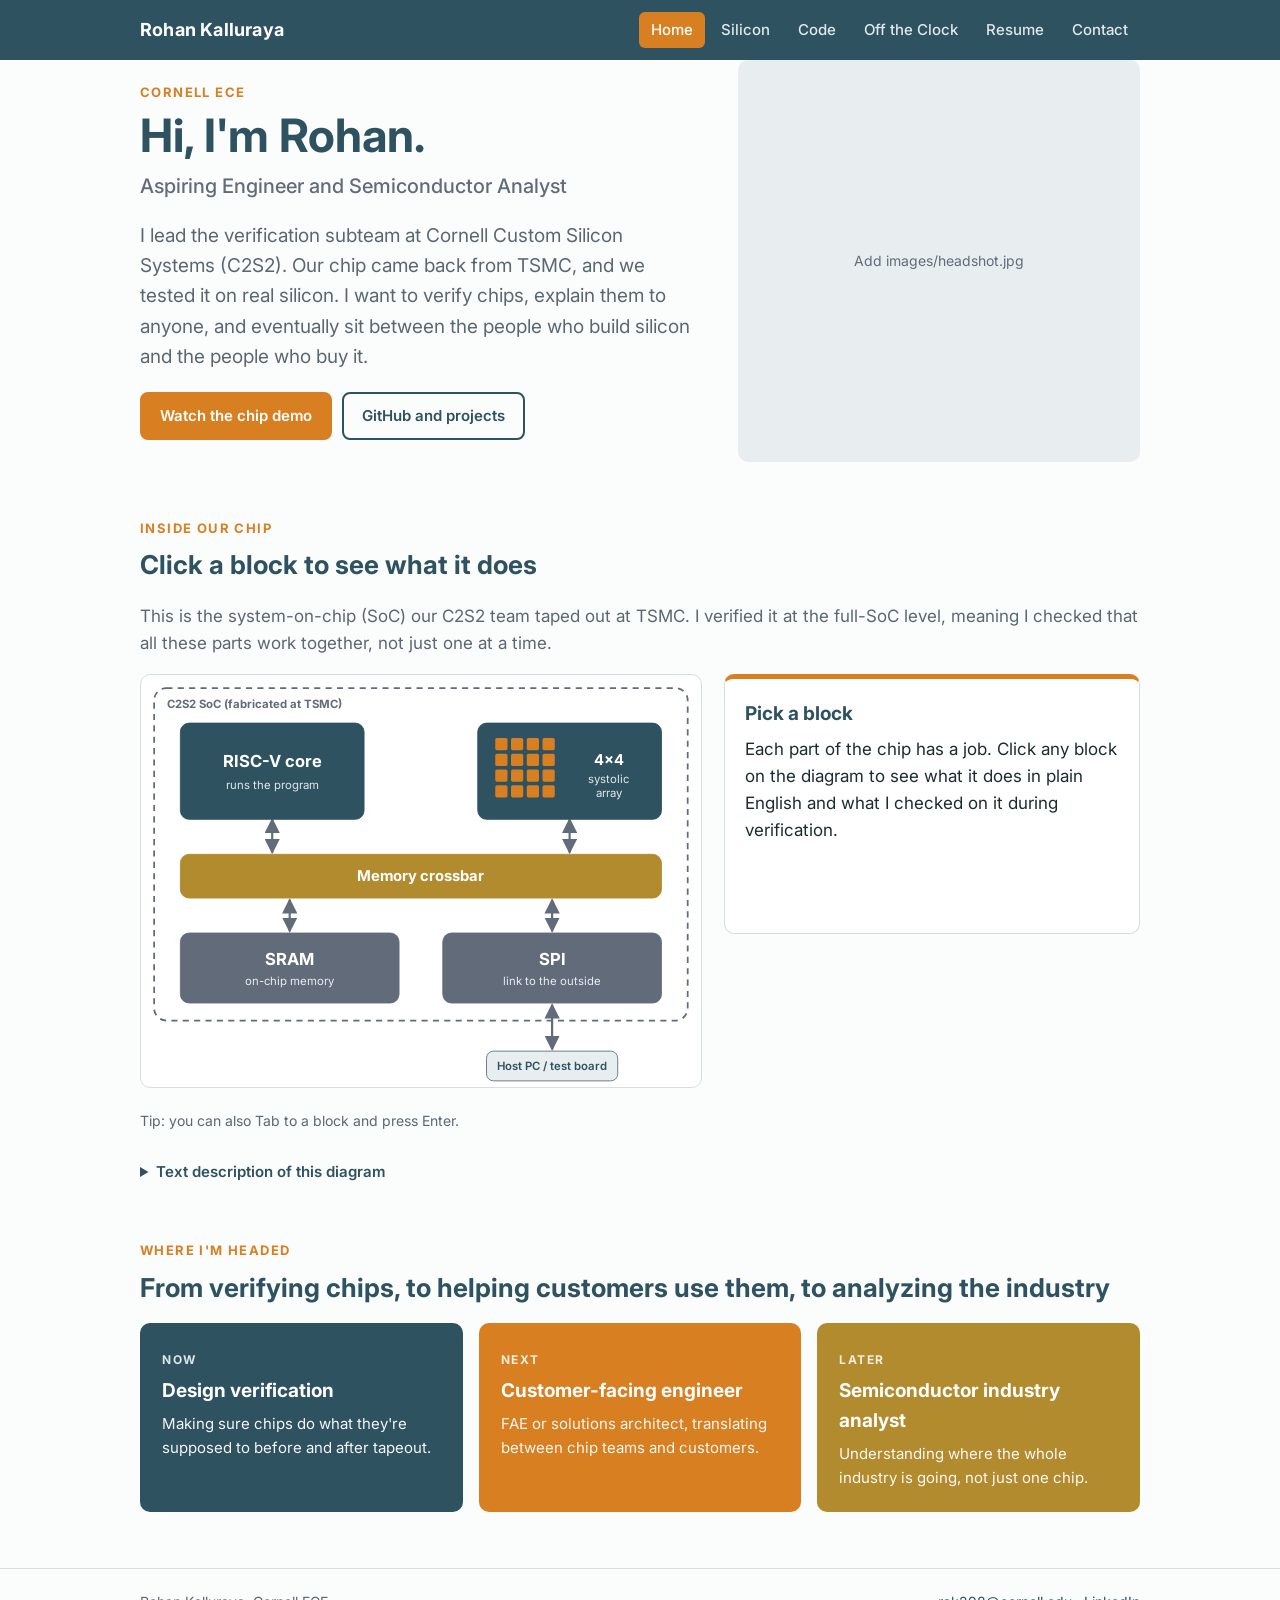
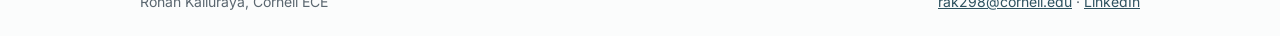
==== index.html @ 7b27a9f6 "Add files via upload" ====
<!doctype html>
<html lang="en">
<head>
  <meta charset="utf-8">
  <meta name="viewport" content="width=device-width, initial-scale=1">
  <title>Rohan Kalluraya</title>
  <meta name="description" content="Rohan Kalluraya, Cornell ECE. Design verification on a chip taped out at TSMC.">
  <link rel="preconnect" href="https://fonts.googleapis.com">
  <link href="https://fonts.googleapis.com/css2?family=Inter:wght@400;500;600;700&display=swap" rel="stylesheet">
  <link rel="stylesheet" href="style.css">
</head>
<body>
  <header class="site-header">
    <div class="wrap">
      <a class="brand" href="index.html">Rohan Kalluraya</a>
      <nav aria-label="Main">
        <ul class="nav">
          <li><a href="index.html">Home</a></li>
          <li><a href="silicon.html">Silicon</a></li>
          <li><a href="code.html">Code</a></li>
          <li><a href="off-the-clock.html">Off the Clock</a></li>
          <li><a href="resume.html">Resume</a></li>
          <li><a href="contact.html">Contact</a></li>
        </ul>
      </nav>
    </div>
  </header>

  <main class="wrap">
    <!-- Hero -->
    <section class="hero">
      <div>
        <p class="kicker">Cornell ECE</p>
        <h1>Hi, I'm Rohan.</h1>
        <p class="tagline">Aspiring Engineer and Semiconductor Analyst</p>
        <p class="lead">I lead the verification subteam at Cornell Custom Silicon Systems (C2S2). Our chip came back from TSMC, and we tested it on real silicon. I want to verify chips, explain them to anyone, and eventually sit between the people who build silicon and the people who buy it.</p>
        <div class="btns">
          <a class="btn primary" href="silicon.html#demo">Watch the chip demo</a>
          <a class="btn" href="code.html">GitHub and projects</a>
        </div>
      </div>
      <!-- Headshot = "demand" image: frontal, eye level -->
      <figure class="photo headshot" data-label="Add images/headshot.jpg">
        <img src="images/headshot.jpg" alt="Headshot of Rohan Kalluraya smiling, in a dark blazer">
      </figure>
    </section>

    <!-- Interactive SoC infographic -->
    <section id="soc">
      <p class="kicker">Inside our chip</p>
      <h2>Click a block to see what it does</h2>
      <p class="muted">This is the system-on-chip (SoC) our C2S2 team taped out at TSMC. I verified it at the full-SoC level, meaning I checked that all these parts work together, not just one at a time.</p>

      <div class="soc">
        <div>
          <svg id="soc-svg" viewBox="0 0 640 470" role="group" aria-labelledby="soc-title soc-desc">
            <title id="soc-title">Block diagram of the C2S2 system-on-chip</title>
            <desc id="soc-desc">A RISC-V core and a 4x4 systolic array sit at the top. Both connect down to a memory crossbar, which connects to on-chip SRAM. An SPI interface also connects to the crossbar and links the chip to a host computer off-chip.</desc>

            <defs>
              <marker id="arr" viewBox="0 0 10 10" refX="9" refY="5" markerWidth="7" markerHeight="7" orient="auto-start-reverse">
                <path d="M0 0 L10 5 L0 10 z" fill="#626b7a"/>
              </marker>
            </defs>

            <!-- Chip boundary -->
            <rect x="15" y="15" width="610" height="380" rx="14" fill="none" stroke="#626b7a" stroke-width="2" stroke-dasharray="7 6"/>
            <text x="30" y="38" font-size="13" font-weight="700" fill="#626b7a" font-family="Inter, sans-serif">C2S2 SoC (fabricated at TSMC)</text>

            <!-- Wires -->
            <g stroke="#626b7a" stroke-width="2.5" fill="none">
              <line x1="150" y1="165" x2="150" y2="203" marker-start="url(#arr)" marker-end="url(#arr)"/>
              <line x1="490" y1="165" x2="490" y2="203" marker-start="url(#arr)" marker-end="url(#arr)"/>
              <line x1="170" y1="257" x2="170" y2="293" marker-start="url(#arr)" marker-end="url(#arr)"/>
              <line x1="470" y1="257" x2="470" y2="293" marker-start="url(#arr)" marker-end="url(#arr)"/>
              <line x1="470" y1="377" x2="470" y2="428" marker-start="url(#arr)" marker-end="url(#arr)"/>
            </g>

            <g font-family="Inter, sans-serif" text-anchor="middle">
              <!-- RISC-V core -->
              <g class="blk" data-id="core" tabindex="0" role="button" aria-label="RISC-V core">
                <rect class="body" x="45" y="55" width="210" height="110" rx="10" fill="#2e5260" stroke="#2e5260"/>
                <text x="150" y="105" font-size="19" font-weight="700" fill="#fff">RISC-V core</text>
                <text x="150" y="130" font-size="13" fill="#dfe8ec">runs the program</text>
              </g>

              <!-- Systolic array -->
              <g class="blk" data-id="array" tabindex="0" role="button" aria-label="4 by 4 systolic array">
                <rect class="body" x="385" y="55" width="210" height="110" rx="10" fill="#2e5260" stroke="#2e5260"/>
                <g fill="#d87f22">
                  <rect class="pe" x="405" y="72" width="14" height="14" rx="2"/><rect class="pe" x="423" y="72" width="14" height="14" rx="2"/><rect class="pe" x="441" y="72" width="14" height="14" rx="2"/><rect class="pe" x="459" y="72" width="14" height="14" rx="2"/>
                  <rect class="pe" x="405" y="90" width="14" height="14" rx="2"/><rect class="pe" x="423" y="90" width="14" height="14" rx="2"/><rect class="pe" x="441" y="90" width="14" height="14" rx="2"/><rect class="pe" x="459" y="90" width="14" height="14" rx="2"/>
                  <rect class="pe" x="405" y="108" width="14" height="14" rx="2"/><rect class="pe" x="423" y="108" width="14" height="14" rx="2"/><rect class="pe" x="441" y="108" width="14" height="14" rx="2"/><rect class="pe" x="459" y="108" width="14" height="14" rx="2"/>
                  <rect class="pe" x="405" y="126" width="14" height="14" rx="2"/><rect class="pe" x="423" y="126" width="14" height="14" rx="2"/><rect class="pe" x="441" y="126" width="14" height="14" rx="2"/><rect class="pe" x="459" y="126" width="14" height="14" rx="2"/>
                </g>
                <text x="535" y="103" font-size="17" font-weight="700" fill="#fff">4x4</text>
                <text x="535" y="123" font-size="13" fill="#dfe8ec">systolic</text>
                <text x="535" y="140" font-size="13" fill="#dfe8ec">array</text>
              </g>

              <!-- Crossbar -->
              <g class="blk" data-id="xbar" tabindex="0" role="button" aria-label="Memory crossbar">
                <rect class="body" x="45" y="205" width="550" height="50" rx="10" fill="#b38b2f" stroke="#b38b2f"/>
                <text x="320" y="236" font-size="17" font-weight="700" fill="#fff">Memory crossbar</text>
              </g>

              <!-- SRAM -->
              <g class="blk" data-id="sram" tabindex="0" role="button" aria-label="SRAM">
                <rect class="body" x="45" y="295" width="250" height="80" rx="10" fill="#626b7a" stroke="#626b7a"/>
                <text x="170" y="332" font-size="19" font-weight="700" fill="#fff">SRAM</text>
                <text x="170" y="354" font-size="13" fill="#e8edf0">on-chip memory</text>
              </g>

              <!-- SPI -->
              <g class="blk" data-id="spi" tabindex="0" role="button" aria-label="SPI interface">
                <rect class="body" x="345" y="295" width="250" height="80" rx="10" fill="#626b7a" stroke="#626b7a"/>
                <text x="470" y="332" font-size="19" font-weight="700" fill="#fff">SPI</text>
                <text x="470" y="354" font-size="13" fill="#e8edf0">link to the outside</text>
              </g>

              <!-- Off-chip host -->
              <rect x="395" y="430" width="150" height="34" rx="8" fill="#e8edf0" stroke="#626b7a"/>
              <text x="470" y="452" font-size="13" font-weight="600" fill="#2e5260">Host PC / test board</text>
            </g>
          </svg>
          <p class="hint">Tip: you can also Tab to a block and press Enter.</p>
        </div>

        <div class="panel" id="soc-panel" aria-live="polite">
          <h3>Pick a block</h3>
          <p>Each part of the chip has a job. Click any block on the diagram to see what it does in plain English and what I checked on it during verification.</p>
        </div>
      </div>

      <details class="alt">
        <summary>Text description of this diagram</summary>
        <p>The chip has five main parts. At the top are a RISC-V core, which runs the program, and a 4x4 systolic array, a grid of 16 math units that does matrix multiplication for machine learning. Both connect down to a memory crossbar, a switch that lets them share memory. The crossbar connects to SRAM, the fast on-chip memory. An SPI interface also connects to the crossbar and links the chip to a host computer outside the chip, which is how we load programs and read results when testing the real silicon.</p>
      </details>
    </section>

    <!-- Career path (slide 5) -->
    <section>
      <p class="kicker">Where I'm headed</p>
      <h2>From verifying chips, to helping customers use them, to analyzing the industry</h2>
      <div class="path">
        <div class="step now"><span class="when">NOW</span><h3>Design verification</h3><p>Making sure chips do what they're supposed to before and after tapeout.</p></div>
        <div class="step next"><span class="when">NEXT</span><h3>Customer-facing engineer</h3><p>FAE or solutions architect, translating between chip teams and customers.</p></div>
        <div class="step later"><span class="when">LATER</span><h3>Semiconductor industry analyst</h3><p>Understanding where the whole industry is going, not just one chip.</p></div>
      </div>
    </section>
  </main>

  <footer>
    <div class="wrap">
      <span>Rohan Kalluraya, Cornell ECE</span>
      <span><a href="mailto:rak298@cornell.edu">rak298@cornell.edu</a> · <a href="https://www.linkedin.com/in/rohankall" target="_blank" rel="noopener">LinkedIn</a></span>
    </div>
  </footer>
  <script src="site.js"></script>
</body>
</html>
---- style.css ----
/* Colors pulled from my pitch deck so the site and slides feel like one brand */
:root {
  --teal: #2e5260;
  --orange: #d87f22;
  --gold: #b38b2f;
  --slate: #626b7a;
  --mist: #e8edf0;
  --ink: #1d2b31;
  --muted: #5b6770;
  --bg: #fbfcfc;
  --card: #ffffff;
  --line: #d6dee2;
  --radius: 10px;
  --max: 1040px;
}

* { box-sizing: border-box; }
html { scroll-behavior: smooth; }
body {
  margin: 0;
  background: var(--bg);
  color: var(--ink);
  font-family: "Inter", system-ui, -apple-system, "Segoe UI", Roboto, Arial, sans-serif;
  line-height: 1.6;
  font-size: 17px;
}
img, video, iframe { max-width: 100%; display: block; }
a { color: var(--teal); }
a:hover { color: var(--orange); }

.wrap { max-width: var(--max); margin: 0 auto; padding: 0 20px; }

/* ---------- Navbar ---------- */
.site-header {
  position: sticky; top: 0; z-index: 10;
  background: var(--teal);
  color: #fff;
}
.site-header .wrap {
  display: flex; align-items: center; justify-content: space-between;
  gap: 12px; flex-wrap: wrap; padding-top: 12px; padding-bottom: 12px;
}
.brand { color: #fff; text-decoration: none; font-weight: 700; font-size: 18px; letter-spacing: .2px; }
.brand:hover { color: #fff; }
.nav { display: flex; flex-wrap: wrap; gap: 4px; list-style: none; margin: 0; padding: 0; }
.nav a {
  display: block; padding: 6px 12px; border-radius: 6px;
  color: #dfe8ec; text-decoration: none; font-size: 15px; font-weight: 500;
}
.nav a:hover { background: rgba(255,255,255,.12); color: #fff; }
.nav a.active { background: var(--orange); color: #fff; }

/* ---------- Page sections ---------- */
main { padding: 48px 0 72px; }
section { margin-bottom: 56px; }
h1 { font-size: clamp(32px, 5vw, 46px); line-height: 1.15; margin: 0 0 8px; color: var(--teal); }
h2 { font-size: 26px; margin: 0 0 14px; color: var(--teal); }
h3 { font-size: 19px; margin: 0 0 6px; }
.kicker { text-transform: uppercase; letter-spacing: 1.4px; font-size: 13px; font-weight: 700; color: var(--orange); margin: 0 0 6px; }
.lead { font-size: 19px; color: var(--muted); max-width: 680px; }
.muted { color: var(--muted); }

/* ---------- Hero ---------- */
.hero { display: grid; grid-template-columns: 1.4fr 1fr; gap: 36px; align-items: center; }
.hero .tagline { font-size: 20px; color: var(--slate); margin: 0 0 18px; font-weight: 500; }
.btns { display: flex; flex-wrap: wrap; gap: 10px; margin-top: 18px; }
.btn {
  display: inline-block; padding: 10px 18px; border-radius: 8px; font-weight: 600;
  text-decoration: none; border: 2px solid var(--teal); color: var(--teal); font-size: 15px;
}
.btn.primary { background: var(--orange); border-color: var(--orange); color: #fff; }
.btn:hover { background: var(--teal); border-color: var(--teal); color: #fff; }

/* ---------- Photo placeholders (show a label until the real image is added) ---------- */
.photo {
  margin: 0; position: relative; border-radius: var(--radius); overflow: hidden;
  background: var(--mist); min-height: 200px;
  display: flex; align-items: center; justify-content: center;
}
.photo::before {
  content: attr(data-label); position: absolute; padding: 16px; text-align: center;
  color: var(--slate); font-size: 14px;
}
.photo img { position: relative; width: 100%; height: 100%; object-fit: cover; }
.photo.headshot { aspect-ratio: 1 / 1; }
.photo.wide { aspect-ratio: 16 / 9; }
.photo.tall { aspect-ratio: 4 / 3; }
figcaption { font-size: 14px; color: var(--muted); margin-top: 8px; }

/* ---------- Career path (from slide 5) ---------- */
.path { display: grid; grid-template-columns: repeat(3, 1fr); gap: 16px; }
.step { border-radius: var(--radius); padding: 22px; color: #fff; }
.step .when { font-size: 12px; letter-spacing: 1.5px; font-weight: 700; opacity: .85; }
.step h3 { margin-top: 4px; color: #fff; }
.step p { margin: 6px 0 0; font-size: 15px; opacity: .95; }
.step.now { background: var(--teal); }
.step.next { background: var(--orange); }
.step.later { background: var(--gold); }

/* ---------- Cards ---------- */
.grid-2 { display: grid; grid-template-columns: repeat(2, 1fr); gap: 18px; }
.grid-3 { display: grid; grid-template-columns: repeat(3, 1fr); gap: 18px; }
.card {
  background: var(--card); border: 1px solid var(--line); border-radius: var(--radius);
  padding: 22px; display: flex; flex-direction: column;
}
.card p { margin: 6px 0 12px; }
.card .links { margin-top: auto; display: flex; gap: 14px; flex-wrap: wrap; font-weight: 600; font-size: 15px; }
.tags { display: flex; flex-wrap: wrap; gap: 6px; margin: 4px 0 8px; }
.tag { background: var(--mist); color: var(--teal); font-size: 12px; font-weight: 600; padding: 3px 9px; border-radius: 999px; }
.status { font-size: 13px; font-weight: 600; color: var(--orange); }

/* ---------- Story steps (Silicon page) ---------- */
.story { counter-reset: s; list-style: none; padding: 0; margin: 0; display: grid; gap: 14px; }
.story li {
  counter-increment: s; background: var(--card); border: 1px solid var(--line);
  border-left: 5px solid var(--orange); border-radius: var(--radius); padding: 16px 18px 16px 58px; position: relative;
}
.story li::before {
  content: counter(s); position: absolute; left: 16px; top: 15px;
  width: 28px; height: 28px; border-radius: 50%; background: var(--teal); color: #fff;
  font-weight: 700; display: flex; align-items: center; justify-content: center; font-size: 14px;
}

/* ---------- Interactive SoC infographic ---------- */
.soc { display: grid; grid-template-columns: 1.35fr 1fr; gap: 22px; align-items: start; }
.soc svg { width: 100%; height: auto; background: var(--card); border: 1px solid var(--line); border-radius: var(--radius); }
.soc .blk { cursor: pointer; outline: none; }
.soc .blk rect.body { transition: fill .15s, stroke .15s; }
.soc .blk:hover rect.body, .soc .blk:focus rect.body { stroke: var(--orange); stroke-width: 3; }
.soc .blk.on rect.body { fill: var(--orange); stroke: var(--orange); }
.soc .blk.on text { fill: #fff; }
.soc .blk.on .pe { fill: #fff; opacity: .9; }
.panel {
  background: var(--card); border: 1px solid var(--line); border-top: 5px solid var(--orange);
  border-radius: var(--radius); padding: 20px; min-height: 260px;
}
.panel h3 { color: var(--teal); }
.panel .label { font-size: 12px; text-transform: uppercase; letter-spacing: 1.2px; font-weight: 700; color: var(--slate); margin: 14px 0 2px; }
.panel p { margin: 4px 0; }
.hint { font-size: 14px; color: var(--muted); }
details.alt { margin-top: 14px; font-size: 15px; }
details.alt summary { cursor: pointer; font-weight: 600; color: var(--teal); }

/* ---------- Video ---------- */
.video { border-radius: var(--radius); overflow: hidden; background: #000; aspect-ratio: 16 / 9; }
.video video, .video iframe { width: 100%; height: 100%; border: 0; }
details.transcript { margin-top: 12px; }
details.transcript summary { cursor: pointer; font-weight: 600; color: var(--teal); }

/* ---------- Resume ---------- */
.resume-frame { width: 100%; height: 1000px; border: 1px solid var(--line); border-radius: var(--radius); background: #fff; }

/* ---------- Contact ---------- */
.contact-list { list-style: none; padding: 0; margin: 0; display: grid; gap: 12px; }
.contact-list li { background: var(--card); border: 1px solid var(--line); border-radius: var(--radius); padding: 16px 20px; }
.contact-list .k { display: block; font-size: 12px; text-transform: uppercase; letter-spacing: 1.2px; color: var(--slate); font-weight: 700; }

/* ---------- Footer ---------- */
footer { border-top: 1px solid var(--line); padding: 22px 0; font-size: 14px; color: var(--muted); }
footer .wrap { display: flex; justify-content: space-between; flex-wrap: wrap; gap: 10px; }

/* ---------- Mobile ---------- */
@media (max-width: 820px) {
  .hero, .soc, .grid-2, .grid-3, .path { grid-template-columns: 1fr; }
  .resume-frame { height: 700px; }
  main { padding-top: 32px; }
}
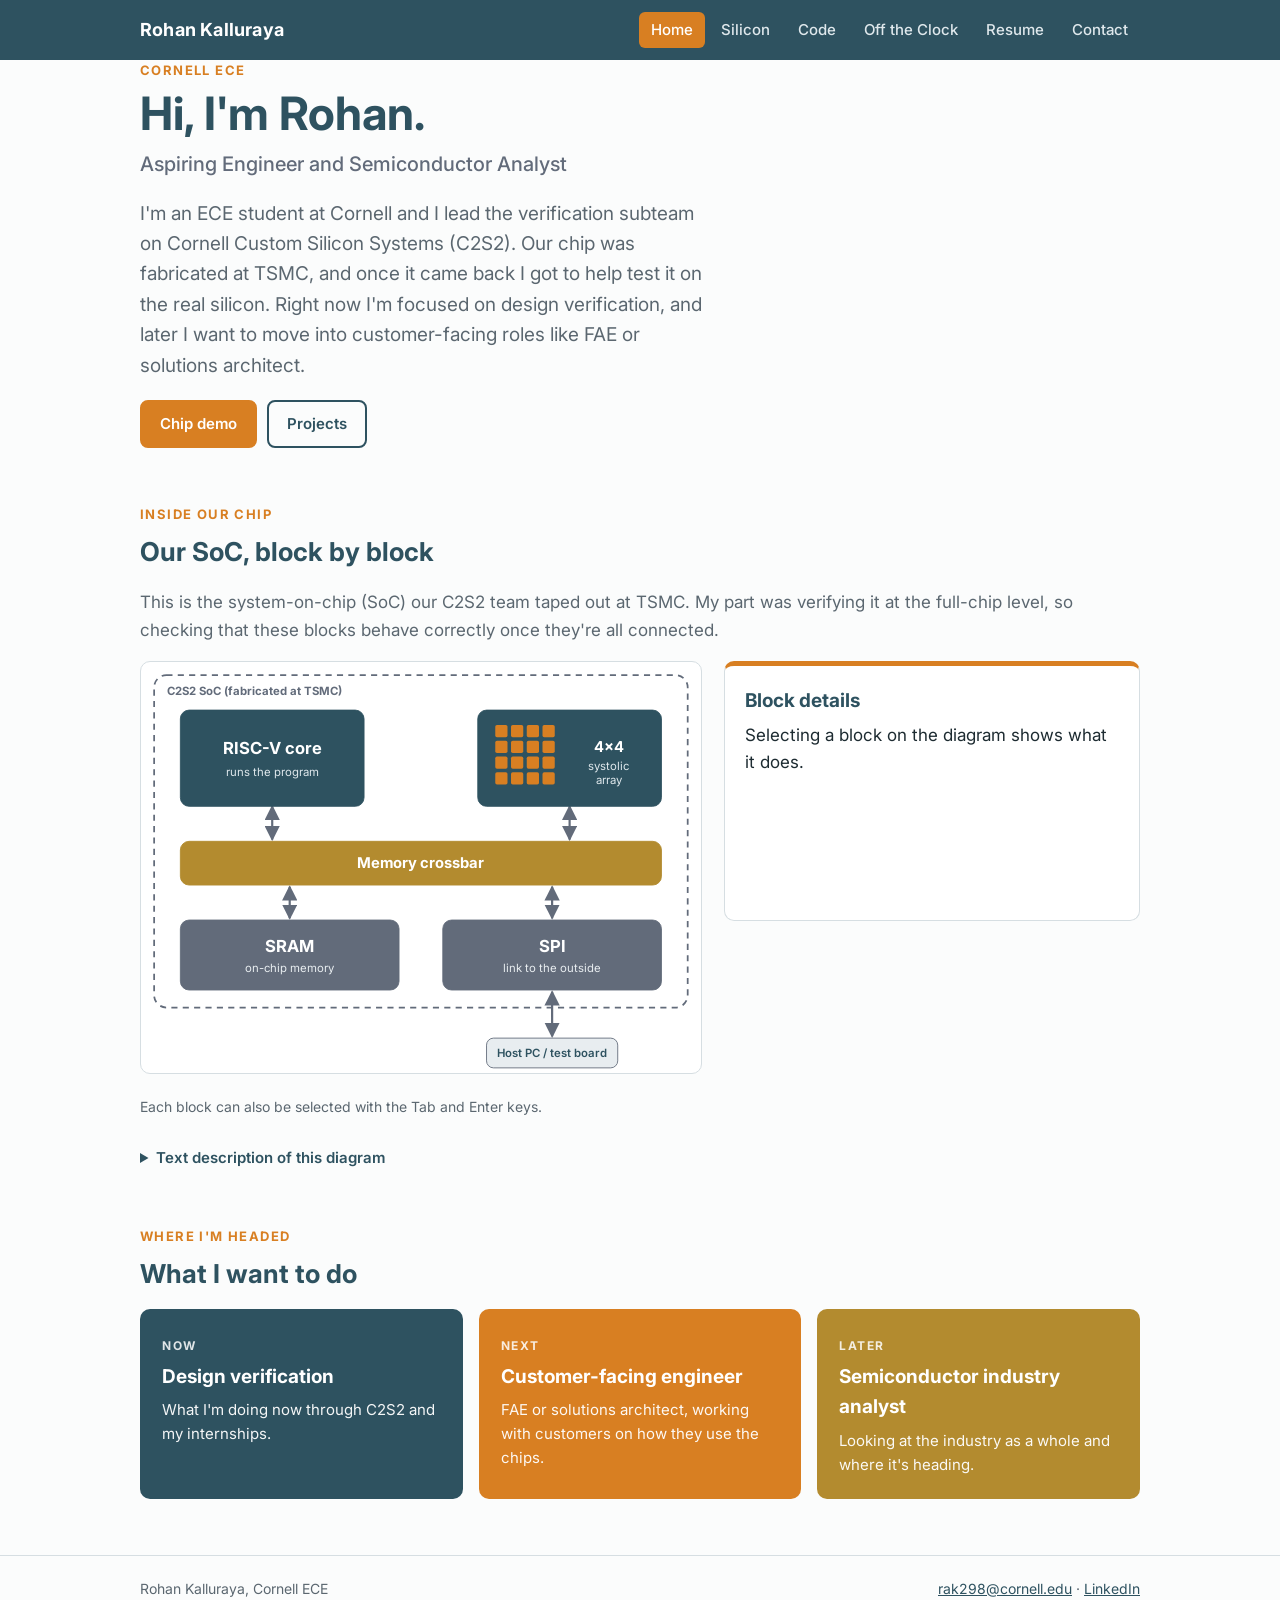
==== commit 82b4a363: "Add files via upload" ====
--- a/index.html
+++ b/index.html
@@ -33,10 +33,10 @@
         <p class="kicker">Cornell ECE</p>
         <h1>Hi, I'm Rohan.</h1>
         <p class="tagline">Aspiring Engineer and Semiconductor Analyst</p>
-        <p class="lead">I lead the verification subteam at Cornell Custom Silicon Systems (C2S2). Our chip came back from TSMC, and we tested it on real silicon. I want to verify chips, explain them to anyone, and eventually sit between the people who build silicon and the people who buy it.</p>
+        <p class="lead">I'm an ECE student at Cornell and I lead the verification subteam on Cornell Custom Silicon Systems (C2S2). Our chip was fabricated at TSMC, and once it came back I got to help test it on the real silicon. Right now I'm focused on design verification, and later I want to move into customer-facing roles like FAE or solutions architect.</p>
         <div class="btns">
-          <a class="btn primary" href="silicon.html#demo">Watch the chip demo</a>
-          <a class="btn" href="code.html">GitHub and projects</a>
+          <a class="btn primary" href="silicon.html#demo">Chip demo</a>
+          <a class="btn" href="code.html">Projects</a>
         </div>
       </div>
       <!-- Headshot = "demand" image: frontal, eye level -->
@@ -48,8 +48,8 @@
     <!-- Interactive SoC infographic -->
     <section id="soc">
       <p class="kicker">Inside our chip</p>
-      <h2>Click a block to see what it does</h2>
-      <p class="muted">This is the system-on-chip (SoC) our C2S2 team taped out at TSMC. I verified it at the full-SoC level, meaning I checked that all these parts work together, not just one at a time.</p>
+      <h2>Our SoC, block by block</h2>
+      <p class="muted">This is the system-on-chip (SoC) our C2S2 team taped out at TSMC. My part was verifying it at the full-chip level, so checking that these blocks behave correctly once they're all connected.</p>
 
       <div class="soc">
         <div>
@@ -123,12 +123,12 @@
               <text x="470" y="452" font-size="13" font-weight="600" fill="#2e5260">Host PC / test board</text>
             </g>
           </svg>
-          <p class="hint">Tip: you can also Tab to a block and press Enter.</p>
+          <p class="hint">Each block can also be selected with the Tab and Enter keys.</p>
         </div>
 
         <div class="panel" id="soc-panel" aria-live="polite">
-          <h3>Pick a block</h3>
-          <p>Each part of the chip has a job. Click any block on the diagram to see what it does in plain English and what I checked on it during verification.</p>
+          <h3>Block details</h3>
+          <p>Selecting a block on the diagram shows what it does.</p>
         </div>
       </div>
 
@@ -141,11 +141,11 @@
     <!-- Career path (slide 5) -->
     <section>
       <p class="kicker">Where I'm headed</p>
-      <h2>From verifying chips, to helping customers use them, to analyzing the industry</h2>
+      <h2>What I want to do</h2>
       <div class="path">
-        <div class="step now"><span class="when">NOW</span><h3>Design verification</h3><p>Making sure chips do what they're supposed to before and after tapeout.</p></div>
-        <div class="step next"><span class="when">NEXT</span><h3>Customer-facing engineer</h3><p>FAE or solutions architect, translating between chip teams and customers.</p></div>
-        <div class="step later"><span class="when">LATER</span><h3>Semiconductor industry analyst</h3><p>Understanding where the whole industry is going, not just one chip.</p></div>
+        <div class="step now"><span class="when">NOW</span><h3>Design verification</h3><p>What I'm doing now through C2S2 and my internships.</p></div>
+        <div class="step next"><span class="when">NEXT</span><h3>Customer-facing engineer</h3><p>FAE or solutions architect, working with customers on how they use the chips.</p></div>
+        <div class="step later"><span class="when">LATER</span><h3>Semiconductor industry analyst</h3><p>Looking at the industry as a whole and where it's heading.</p></div>
       </div>
     </section>
   </main>
--- a/style.css
+++ b/style.css
@@ -76,10 +76,6 @@
   margin: 0; position: relative; border-radius: var(--radius); overflow: hidden;
   background: var(--mist); min-height: 200px;
   display: flex; align-items: center; justify-content: center;
-}
-.photo::before {
-  content: attr(data-label); position: absolute; padding: 16px; text-align: center;
-  color: var(--slate); font-size: 14px;
 }
 .photo img { position: relative; width: 100%; height: 100%; object-fit: cover; }
 .photo.headshot { aspect-ratio: 1 / 1; }
